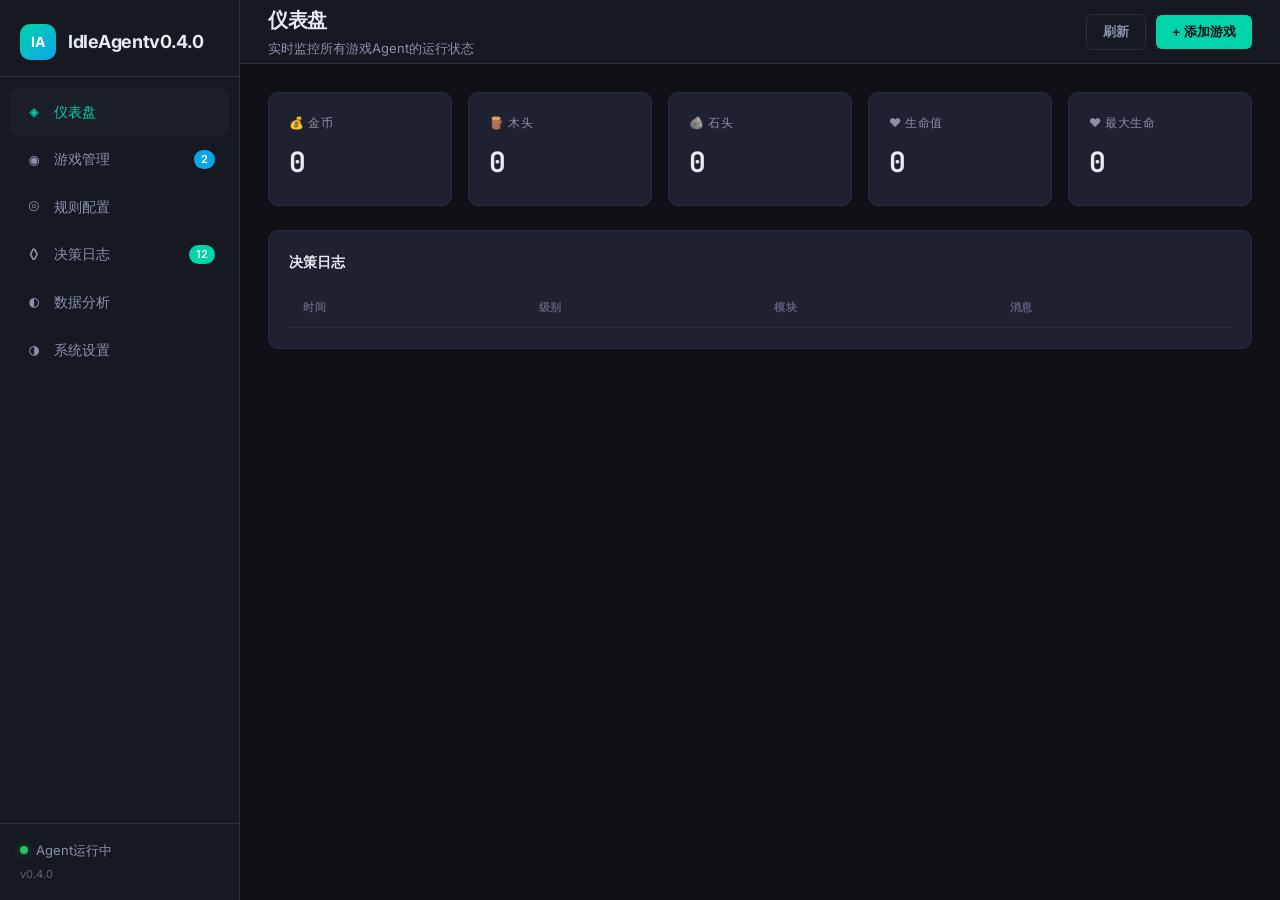
==== dashboard/index.html @ d6bed796 "feat: 完成真实适配器接入、LLM 决策与 SQLite 持久化 - 对齐适配器与 core/state.py 数据模型，修复 EventType/ActionType 缺失导致的导入错误 - 新" ====
<!DOCTYPE html>
<html lang="zh-CN">
<head>
<meta charset="UTF-8">
<meta name="viewport" content="width=device-width, initial-scale=1">
<title>IdleAgent v0.4.0 - 通用挂机游戏Agent控制台</title>
<link rel="stylesheet" href="css/style.css">
<link rel="preconnect" href="https://fonts.googleapis.com">
<link href="https://fonts.googleapis.com/css2?family=Inter:wght@300;400;500;600;700&family=JetBrains+Mono:wght@400;500&display=swap" rel="stylesheet">
</head>
<body>
<div id="app">
  <aside class="sidebar">
    <div class="sidebar-header">
      <div class="logo-icon">IA</div>
      <div class="logo-text">IdleAgent<span class="version-badge">v0.4.0</span></div>
    </div>
    <nav class="sidebar-nav">
      <a href="#" class="nav-item active" data-page="dashboard"><span class="nav-icon">&#9672;</span><span class="nav-label">仪表盘</span></a>
      <a href="#" class="nav-item" data-page="games"><span class="nav-icon">&#9673;</span><span class="nav-label">游戏管理</span><span class="badge">2</span></a>
      <a href="#" class="nav-item" data-page="rules"><span class="nav-icon">&#9678;</span><span class="nav-label">规则配置</span></a>
      <a href="#" class="nav-item" data-page="logs"><span class="nav-icon">&#9674;</span><span class="nav-label">决策日志</span><span class="badge new">12</span></a>
      <a href="#" class="nav-item" data-page="analytics"><span class="nav-icon">&#9680;</span><span class="nav-label">数据分析</span></a>
      <a href="#" class="nav-item" data-page="settings"><span class="nav-icon">&#9681;</span><span class="nav-label">系统设置</span></a>
    </nav>
    <div class="sidebar-footer">
      <div class="agent-status"><div class="status-dot running"></div><span>Agent运行中</span></div>
      <div class="version">v0.4.0</div>
    </div>
  </aside>
  <main class="main-content">
    <header class="topbar">
      <div class="topbar-left">
        <h1 class="page-title">仪表盘</h1>
        <p class="page-subtitle">实时监控所有游戏Agent的运行状态</p>
      </div>
      <div class="topbar-right">
        <button class="btn btn-ghost" id="refreshBtn">刷新</button>
        <button class="btn btn-primary" id="addGameBtn">+ 添加游戏</button>
      </div>
    </header>
    <div class="content-area" id="contentArea"></div>
  </main>
</div>
<div class="modal" id="addGameModal">
  <div class="modal-backdrop"></div>
  <div class="modal-content">
    <div class="modal-header"><h3>添加新游戏</h3><button class="modal-close">&times;</button></div>
    <div class="modal-body">
      <div class="form-group"><label>游戏名称</label><input type="text" class="form-input" placeholder="例如: Melvor Idle"></div>
      <div class="form-group"><label>游戏URL</label><input type="text" class="form-input" placeholder="https://melvoridle.com"></div>
      <div class="form-group"><label>适配器类型</label>
        <select class="form-select">
          <option value="melvor">Melvor Idle (内置)</option>
          <option value="clicker">Clicker Heroes (社区)</option>
          <option value="ngu">NGU Idle (社区)</option>
          <option value="custom">自定义适配器</option>
        </select>
      </div>
      <div class="form-group"><label>运行模式</label>
        <div class="radio-group">
          <label class="radio-label"><input type="radio" name="mode" value="auto" checked>全自动</label>
          <label class="radio-label"><input type="radio" name="mode" value="semi">半自动</label>
          <label class="radio-label"><input type="radio" name="mode" value="manual">手动</label>
        </div>
      </div>
    </div>
    <div class="modal-footer">
      <button class="btn btn-ghost" id="cancelAddGame">取消</button>
      <button class="btn btn-primary" id="confirmAddGame">确认添加</button>
    </div>
  </div>
</div>
<script src="js/app.js"></script>
</body>
</html>
---- dashboard/css/style.css ----
﻿/* IdleAgent Dashboard Styles v0.4.0 */
:root{
--bg-primary:#0f1117;
--bg-secondary:#161922;
--bg-tertiary:#1c1f2a;
--bg-card:#1e2130;
--border-color:#2a2e3f;
--text-primary:#e8eaf0;
--text-secondary:#8b92a8;
--text-muted:#5a6078;
--accent-primary:#00d4aa;
--accent-secondary:#0ea5e9;
--accent-danger:#ef4444;
--accent-warning:#f59e0b;
--accent-success:#22c55e;
--font-sans:'Inter',-apple-system,BlinkMacSystemFont,sans-serif;
--font-mono:'JetBrains Mono',monospace;
--radius-sm:6px;
--radius-md:10px;
--radius-lg:14px;
--shadow-sm:0 1px 2px rgba(0,0,0,.3);
--shadow-md:0 4px 12px rgba(0,0,0,.4);
--shadow-lg:0 8px 32px rgba(0,0,0,.5);
--transition:all .2s cubic-bezier(.4,0,.2,1)}
*{
margin:0;
padding:0;
box-sizing:border-box}
html{
font-size:15px}
body{
font-family:var(--font-sans);
background:var(--bg-primary);
color:var(--text-primary);
line-height:1.6;
min-height:100vh;
overflow-x:hidden}
#app{
display:flex;
min-height:100vh}
.sidebar{
width:240px;
background:var(--bg-secondary);
border-right:1px solid var(--border-color);
display:flex;
flex-direction:column;
position:fixed;
height:100vh;
z-index:100;
transition:var(--transition)}
.sidebar-header{
padding:24px 20px 16px;
display:flex;
align-items:center;
gap:12px;
border-bottom:1px solid var(--border-color)}
.logo-icon{
width:36px;
height:36px;
background:linear-gradient(135deg,var(--accent-primary),var(--accent-secondary));
border-radius:var(--radius-md);
display:flex;
align-items:center;
justify-content:center;
font-weight:700;
font-size:14px;
color:#fff;
letter-spacing:.5px}
.logo-text{
font-size:18px;
font-weight:700;
letter-spacing:-.3px}
.sidebar-nav{
flex:1;
padding:12px 10px;
display:flex;
flex-direction:column;
gap:2px}
.nav-item{
display:flex;
align-items:center;
gap:10px;
padding:10px 14px;
border-radius:var(--radius-sm);
color:var(--text-secondary);
text-decoration:none;
font-size:14px;
font-weight:500;
transition:var(--transition);
position:relative}
.nav-item:hover{
background:var(--bg-tertiary);
color:var(--text-primary)}
.nav-item.active{
background:var(--bg-tertiary);
color:var(--accent-primary)}
.nav-icon{
font-size:16px;
width:20px;
text-align:center;
font-family:var(--font-mono)}
.nav-label{
flex:1}
.badge{
background:var(--accent-secondary);
color:#fff;
font-size:11px;
padding:1px 7px;
border-radius:20px;
font-weight:600}
.badge.new{
background:var(--accent-primary)}
.sidebar-footer{
padding:16px 20px;
border-top:1px solid var(--border-color)}
.agent-status{
display:flex;
align-items:center;
gap:8px;
font-size:13px;
color:var(--text-secondary);
margin-bottom:6px}
.status-dot{
width:8px;
height:8px;
border-radius:50%;
background:var(--text-muted)}
.status-dot.running{
background:var(--accent-success);
box-shadow:0 0 8px rgba(34,197,94,.4);
animation:pulse 2s infinite}
.status-dot.paused{
background:var(--accent-warning)}
.status-dot.error{
background:var(--accent-danger);
animation:pulse 1s infinite}

@keyframes pulse{
0%,100%{
opacity:1}
50%{
opacity:.5}
}
.version{
font-size:11px;
color:var(--text-muted)}
.main-content{
flex:1;
margin-left:240px;
min-height:100vh;
display:flex;
flex-direction:column}
.topbar{
height:64px;
background:var(--bg-secondary);
border-bottom:1px solid var(--border-color);
display:flex;
align-items:center;
justify-content:space-between;
padding:0 28px;
position:sticky;
top:0;
z-index:50}
.topbar-left{
display:flex;
flex-direction:column;
gap:2px}
.page-title{
font-size:20px;
font-weight:700;
letter-spacing:-.3px}
.page-subtitle{
font-size:13px;
color:var(--text-secondary)}
.topbar-right{
display:flex;
gap:10px;
align-items:center}
.btn{
padding:8px 16px;
border-radius:var(--radius-sm);
font-size:13px;
font-weight:600;
font-family:var(--font-sans);
cursor:pointer;
border:none;
transition:var(--transition);
display:inline-flex;
align-items:center;
gap:6px}
.btn-primary{
background:var(--accent-primary);
color:#0f1117}
.btn-primary:hover{
background:#00e8bc;
transform:translateY(-1px);
box-shadow:0 4px 12px rgba(0,212,170,.25)}
.btn-ghost{
background:transparent;
color:var(--text-secondary);
border:1px solid var(--border-color)}
.btn-ghost:hover{
background:var(--bg-tertiary);
color:var(--text-primary)}
.btn-danger{
background:var(--accent-danger);
color:#fff}
.btn-sm{
padding:6px 12px;
font-size:12px}
.content-area{
flex:1;
padding:28px;
overflow-y:auto}
.dashboard-grid{
display:grid;
grid-template-columns:repeat(4,1fr);
gap:16px;
margin-bottom:24px}
.dashboard-stats{
display:grid;
grid-template-columns:repeat(5,1fr);
gap:16px;
margin-bottom:24px}
.stat-card{
background:var(--bg-card);
border:1px solid var(--border-color);
border-radius:var(--radius-md);
padding:20px;
transition:var(--transition)}
.stat-card:hover{
border-color:#3a3f55;
transform:translateY(-2px);
box-shadow:var(--shadow-md)}
.stat-label{
font-size:12px;
color:var(--text-secondary);
text-transform:uppercase;
letter-spacing:.5px;
margin-bottom:8px}
.stat-value{
font-size:28px;
font-weight:700;
font-family:var(--font-mono);
letter-spacing:-1px}
.stat-value.success{
color:var(--accent-success)}
.stat-value.primary{
color:var(--accent-primary)}
.stat-value.warning{
color:var(--accent-warning)}
.stat-change{
font-size:12px;
color:var(--text-muted);
margin-top:4px}
.logs-section{
background:var(--bg-card);
border:1px solid var(--border-color);
border-radius:var(--radius-md);
padding:20px}
.logs-section h3{
font-size:14px;
font-weight:600;
margin-bottom:16px}
.logs-section table{
width:100%;
border-collapse:collapse}
.logs-section th{
text-align:left;
padding:10px 14px;
font-size:11px;
color:var(--text-muted);
text-transform:uppercase;
letter-spacing:.5px;
font-weight:600;
border-bottom:1px solid var(--border-color)}
.logs-section td{
padding:12px 14px;
font-size:13px;
border-bottom:1px solid var(--border-color);
color:var(--text-secondary)}
.logs-section tr:hover td{
background:var(--bg-tertiary);
color:var(--text-primary)}
.log-level{
display:inline-block;
padding:2px 8px;
border-radius:4px;
font-size:11px;
font-weight:600}
.log-level.info{
background:rgba(14,165,233,.15);
color:var(--accent-secondary)}
.log-level.decision{
background:rgba(0,212,170,.15);
color:var(--accent-primary)}
.log-level.action{
background:rgba(0,212,170,.15);
color:var(--accent-primary)}
.log-level.warning{
background:rgba(245,158,11,.15);
color:var(--accent-warning)}
.log-level.error{
background:rgba(239,68,68,.15);
color:var(--accent-danger)}
.log-level.critical{
background:rgba(239,68,68,.2);
color:var(--accent-danger)}
.modal{
position:fixed;
inset:0;
z-index:200;
display:none;
align-items:center;
justify-content:center}
.modal.show{
display:flex}
.modal-backdrop{
position:absolute;
inset:0;
background:rgba(0,0,0,.6);
backdrop-filter:blur(4px)}
.modal-content{
position:relative;
background:var(--bg-card);
border:1px solid var(--border-color);
border-radius:var(--radius-lg);
width:480px;
max-width:90vw;
max-height:90vh;
overflow:hidden;
box-shadow:var(--shadow-lg);
animation:modalIn .2s ease-out}

@keyframes modalIn{
from{
opacity:0;
transform:scale(.95)}
to{
opacity:1;
transform:scale(1)}
}
.modal-header{
padding:20px 24px;
border-bottom:1px solid var(--border-color);
display:flex;
align-items:center;
justify-content:space-between}
.modal-header h3{
font-size:16px;
font-weight:600}
.modal-close{
background:none;
border:none;
color:var(--text-muted);
font-size:24px;
cursor:pointer;
line-height:1;
padding:0;
width:32px;
height:32px;
display:flex;
align-items:center;
justify-content:center;
border-radius:var(--radius-sm);
transition:var(--transition)}
.modal-close:hover{
background:var(--bg-tertiary);
color:var(--text-primary)}
.modal-body{
padding:20px 24px;
display:flex;
flex-direction:column;
gap:16px;
max-height:60vh;
overflow-y:auto}
.modal-footer{
padding:16px 24px;
border-top:1px solid var(--border-color);
display:flex;
justify-content:flex-end;
gap:10px}
.form-group{
display:flex;
flex-direction:column;
gap:6px}
.form-group label{
font-size:13px;
font-weight:500;
color:var(--text-secondary)}
.form-input,.form-select{
padding:10px 14px;
background:var(--bg-tertiary);
border:1px solid var(--border-color);
border-radius:var(--radius-sm);
color:var(--text-primary);
font-size:14px;
font-family:var(--font-sans);
outline:none;
transition:var(--transition)}
.form-input:focus,.form-select:focus{
border-color:var(--accent-primary)}
.form-input::placeholder{
color:var(--text-muted)}
.radio-group{
display:flex;
gap:16px;
margin-top:4px}
.radio-label{
display:flex;
align-items:center;
gap:6px;
font-size:13px;
color:var(--text-secondary);
cursor:pointer}
.radio-label input[type=radio]{
accent-color:var(--accent-primary)}
.placeholder{
text-align:center;
padding:80px 20px;
color:var(--text-muted)}
.placeholder h2{
font-size:20px;
color:var(--text-secondary);
margin-bottom:12px}
.placeholder p{
font-size:14px}
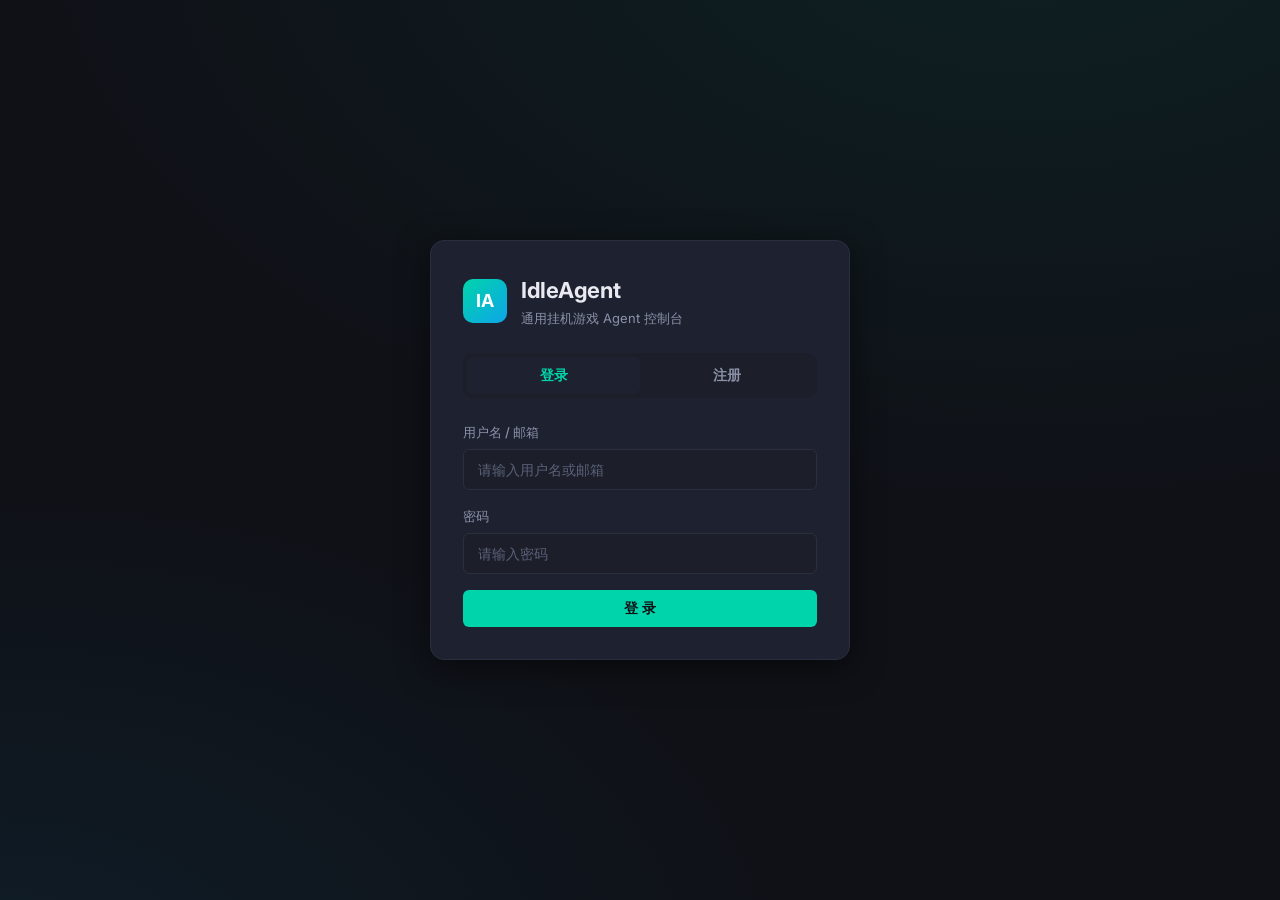
==== commit b28fbb82: "feat: 新增用户注册/登录与用户信息存储 - 新增 core/auth.py：PBKDF2 密码哈希 + HMAC 签名 token + SQLite 用户存储（无第三方依赖） - 新增 api/" ====
--- a/dashboard/index.html
+++ b/dashboard/index.html
@@ -3,74 +3,108 @@
 <head>
 <meta charset="UTF-8">
 <meta name="viewport" content="width=device-width, initial-scale=1">
-<title>IdleAgent v0.4.0 - 通用挂机游戏Agent控制台</title>
+<title>IdleAgent v0.5.0 - 通用挂机游戏Agent控制台</title>
 <link rel="stylesheet" href="css/style.css">
 <link rel="preconnect" href="https://fonts.googleapis.com">
 <link href="https://fonts.googleapis.com/css2?family=Inter:wght@300;400;500;600;700&family=JetBrains+Mono:wght@400;500&display=swap" rel="stylesheet">
 </head>
 <body>
-<div id="app">
+
+<!-- ==================== 认证视图 ==================== -->
+<div id="authView" class="auth-screen">
+  <div class="auth-card">
+    <div class="auth-brand">
+      <div class="logo-icon">IA</div>
+      <div>
+        <div class="auth-title">IdleAgent</div>
+        <div class="auth-subtitle">通用挂机游戏 Agent 控制台</div>
+      </div>
+    </div>
+
+    <div class="auth-tabs">
+      <button class="auth-tab active" data-tab="login">登录</button>
+      <button class="auth-tab" data-tab="register">注册</button>
+    </div>
+
+    <!-- 登录表单 -->
+    <form id="loginForm" class="auth-form">
+      <div class="form-group">
+        <label>用户名 / 邮箱</label>
+        <input type="text" class="form-input" id="loginAccount" placeholder="请输入用户名或邮箱" autocomplete="username">
+      </div>
+      <div class="form-group">
+        <label>密码</label>
+        <input type="password" class="form-input" id="loginPassword" placeholder="请输入密码" autocomplete="current-password">
+      </div>
+      <button type="submit" class="btn btn-primary btn-block" id="loginBtn">登 录</button>
+    </form>
+
+    <!-- 注册表单 -->
+    <form id="registerForm" class="auth-form hidden">
+      <div class="form-group">
+        <label>用户名 <span class="required">*</span></label>
+        <input type="text" class="form-input" id="regUsername" placeholder="2-32 个字符" autocomplete="username">
+      </div>
+      <div class="form-group">
+        <label>邮箱</label>
+        <input type="email" class="form-input" id="regEmail" placeholder="可选" autocomplete="email">
+      </div>
+      <div class="form-group">
+        <label>昵称</label>
+        <input type="text" class="form-input" id="regDisplayName" placeholder="可选，默认同用户名">
+      </div>
+      <div class="form-group">
+        <label>密码 <span class="required">*</span></label>
+        <input type="password" class="form-input" id="regPassword" placeholder="至少 6 位" autocomplete="new-password">
+      </div>
+      <div class="form-group">
+        <label>确认密码 <span class="required">*</span></label>
+        <input type="password" class="form-input" id="regPassword2" placeholder="再次输入密码" autocomplete="new-password">
+      </div>
+      <button type="submit" class="btn btn-primary btn-block" id="registerBtn">注 册</button>
+    </form>
+
+    <div id="authError" class="auth-error hidden"></div>
+  </div>
+</div>
+
+<!-- ==================== 应用视图 ==================== -->
+<div id="appView" class="app hidden">
   <aside class="sidebar">
     <div class="sidebar-header">
       <div class="logo-icon">IA</div>
-      <div class="logo-text">IdleAgent<span class="version-badge">v0.4.0</span></div>
+      <div class="logo-text">IdleAgent<span class="version-badge">v0.5.0</span></div>
     </div>
     <nav class="sidebar-nav">
       <a href="#" class="nav-item active" data-page="dashboard"><span class="nav-icon">&#9672;</span><span class="nav-label">仪表盘</span></a>
-      <a href="#" class="nav-item" data-page="games"><span class="nav-icon">&#9673;</span><span class="nav-label">游戏管理</span><span class="badge">2</span></a>
-      <a href="#" class="nav-item" data-page="rules"><span class="nav-icon">&#9678;</span><span class="nav-label">规则配置</span></a>
-      <a href="#" class="nav-item" data-page="logs"><span class="nav-icon">&#9674;</span><span class="nav-label">决策日志</span><span class="badge new">12</span></a>
-      <a href="#" class="nav-item" data-page="analytics"><span class="nav-icon">&#9680;</span><span class="nav-label">数据分析</span></a>
-      <a href="#" class="nav-item" data-page="settings"><span class="nav-icon">&#9681;</span><span class="nav-label">系统设置</span></a>
+      <a href="#" class="nav-item" data-page="profile"><span class="nav-icon">&#9733;</span><span class="nav-label">个人资料</span></a>
     </nav>
     <div class="sidebar-footer">
-      <div class="agent-status"><div class="status-dot running"></div><span>Agent运行中</span></div>
-      <div class="version">v0.4.0</div>
+      <div class="user-chip" id="sidebarUser">
+        <div class="avatar" id="sidebarAvatar">?</div>
+        <div class="user-chip-info">
+          <div class="user-chip-name" id="sidebarName">...</div>
+          <div class="user-chip-mail" id="sidebarMail"></div>
+        </div>
+      </div>
+      <button class="btn btn-ghost btn-block" id="logoutBtn">退出登录</button>
     </div>
   </aside>
+
   <main class="main-content">
     <header class="topbar">
       <div class="topbar-left">
-        <h1 class="page-title">仪表盘</h1>
-        <p class="page-subtitle">实时监控所有游戏Agent的运行状态</p>
+        <h1 class="page-title" id="pageTitle">仪表盘</h1>
+        <p class="page-subtitle" id="pageSubtitle">实时监控游戏 Agent 运行状态</p>
       </div>
       <div class="topbar-right">
         <button class="btn btn-ghost" id="refreshBtn">刷新</button>
-        <button class="btn btn-primary" id="addGameBtn">+ 添加游戏</button>
       </div>
     </header>
     <div class="content-area" id="contentArea"></div>
   </main>
 </div>
-<div class="modal" id="addGameModal">
-  <div class="modal-backdrop"></div>
-  <div class="modal-content">
-    <div class="modal-header"><h3>添加新游戏</h3><button class="modal-close">&times;</button></div>
-    <div class="modal-body">
-      <div class="form-group"><label>游戏名称</label><input type="text" class="form-input" placeholder="例如: Melvor Idle"></div>
-      <div class="form-group"><label>游戏URL</label><input type="text" class="form-input" placeholder="https://melvoridle.com"></div>
-      <div class="form-group"><label>适配器类型</label>
-        <select class="form-select">
-          <option value="melvor">Melvor Idle (内置)</option>
-          <option value="clicker">Clicker Heroes (社区)</option>
-          <option value="ngu">NGU Idle (社区)</option>
-          <option value="custom">自定义适配器</option>
-        </select>
-      </div>
-      <div class="form-group"><label>运行模式</label>
-        <div class="radio-group">
-          <label class="radio-label"><input type="radio" name="mode" value="auto" checked>全自动</label>
-          <label class="radio-label"><input type="radio" name="mode" value="semi">半自动</label>
-          <label class="radio-label"><input type="radio" name="mode" value="manual">手动</label>
-        </div>
-      </div>
-    </div>
-    <div class="modal-footer">
-      <button class="btn btn-ghost" id="cancelAddGame">取消</button>
-      <button class="btn btn-primary" id="confirmAddGame">确认添加</button>
-    </div>
-  </div>
-</div>
+
 <script src="js/app.js"></script>
 </body>
 </html>
--- a/dashboard/css/style.css
+++ b/dashboard/css/style.css
@@ -1,4 +1,4 @@
-﻿/* IdleAgent Dashboard Styles v0.4.0 */
+/* IdleAgent Dashboard Styles v0.5.0 */
 :root{
 --bg-primary:#0f1117;
 --bg-secondary:#161922;
@@ -22,12 +22,8 @@
 --shadow-md:0 4px 12px rgba(0,0,0,.4);
 --shadow-lg:0 8px 32px rgba(0,0,0,.5);
 --transition:all .2s cubic-bezier(.4,0,.2,1)}
-*{
-margin:0;
-padding:0;
-box-sizing:border-box}
-html{
-font-size:15px}
+*{margin:0;padding:0;box-sizing:border-box}
+html{font-size:15px}
 body{
 font-family:var(--font-sans);
 background:var(--bg-primary);
@@ -35,151 +31,13 @@
 line-height:1.6;
 min-height:100vh;
 overflow-x:hidden}
-#app{
-display:flex;
-min-height:100vh}
-.sidebar{
-width:240px;
-background:var(--bg-secondary);
-border-right:1px solid var(--border-color);
-display:flex;
-flex-direction:column;
-position:fixed;
-height:100vh;
-z-index:100;
-transition:var(--transition)}
-.sidebar-header{
-padding:24px 20px 16px;
-display:flex;
-align-items:center;
-gap:12px;
-border-bottom:1px solid var(--border-color)}
-.logo-icon{
-width:36px;
-height:36px;
-background:linear-gradient(135deg,var(--accent-primary),var(--accent-secondary));
-border-radius:var(--radius-md);
-display:flex;
-align-items:center;
-justify-content:center;
-font-weight:700;
+.hidden{display:none!important}
+
+/* ============ 通用 ============ */
+.btn{
+padding:9px 18px;
+border-radius:var(--radius-sm);
 font-size:14px;
-color:#fff;
-letter-spacing:.5px}
-.logo-text{
-font-size:18px;
-font-weight:700;
-letter-spacing:-.3px}
-.sidebar-nav{
-flex:1;
-padding:12px 10px;
-display:flex;
-flex-direction:column;
-gap:2px}
-.nav-item{
-display:flex;
-align-items:center;
-gap:10px;
-padding:10px 14px;
-border-radius:var(--radius-sm);
-color:var(--text-secondary);
-text-decoration:none;
-font-size:14px;
-font-weight:500;
-transition:var(--transition);
-position:relative}
-.nav-item:hover{
-background:var(--bg-tertiary);
-color:var(--text-primary)}
-.nav-item.active{
-background:var(--bg-tertiary);
-color:var(--accent-primary)}
-.nav-icon{
-font-size:16px;
-width:20px;
-text-align:center;
-font-family:var(--font-mono)}
-.nav-label{
-flex:1}
-.badge{
-background:var(--accent-secondary);
-color:#fff;
-font-size:11px;
-padding:1px 7px;
-border-radius:20px;
-font-weight:600}
-.badge.new{
-background:var(--accent-primary)}
-.sidebar-footer{
-padding:16px 20px;
-border-top:1px solid var(--border-color)}
-.agent-status{
-display:flex;
-align-items:center;
-gap:8px;
-font-size:13px;
-color:var(--text-secondary);
-margin-bottom:6px}
-.status-dot{
-width:8px;
-height:8px;
-border-radius:50%;
-background:var(--text-muted)}
-.status-dot.running{
-background:var(--accent-success);
-box-shadow:0 0 8px rgba(34,197,94,.4);
-animation:pulse 2s infinite}
-.status-dot.paused{
-background:var(--accent-warning)}
-.status-dot.error{
-background:var(--accent-danger);
-animation:pulse 1s infinite}
-
-@keyframes pulse{
-0%,100%{
-opacity:1}
-50%{
-opacity:.5}
-}
-.version{
-font-size:11px;
-color:var(--text-muted)}
-.main-content{
-flex:1;
-margin-left:240px;
-min-height:100vh;
-display:flex;
-flex-direction:column}
-.topbar{
-height:64px;
-background:var(--bg-secondary);
-border-bottom:1px solid var(--border-color);
-display:flex;
-align-items:center;
-justify-content:space-between;
-padding:0 28px;
-position:sticky;
-top:0;
-z-index:50}
-.topbar-left{
-display:flex;
-flex-direction:column;
-gap:2px}
-.page-title{
-font-size:20px;
-font-weight:700;
-letter-spacing:-.3px}
-.page-subtitle{
-font-size:13px;
-color:var(--text-secondary)}
-.topbar-right{
-display:flex;
-gap:10px;
-align-items:center}
-.btn{
-padding:8px 16px;
-border-radius:var(--radius-sm);
-font-size:13px;
 font-weight:600;
 font-family:var(--font-sans);
 cursor:pointer;
@@ -187,209 +45,20 @@
 transition:var(--transition);
 display:inline-flex;
 align-items:center;
+justify-content:center;
 gap:6px}
-.btn-primary{
-background:var(--accent-primary);
-color:#0f1117}
-.btn-primary:hover{
-background:#00e8bc;
-transform:translateY(-1px);
-box-shadow:0 4px 12px rgba(0,212,170,.25)}
-.btn-ghost{
-background:transparent;
-color:var(--text-secondary);
-border:1px solid var(--border-color)}
-.btn-ghost:hover{
-background:var(--bg-tertiary);
-color:var(--text-primary)}
-.btn-danger{
-background:var(--accent-danger);
-color:#fff}
-.btn-sm{
-padding:6px 12px;
-font-size:12px}
-.content-area{
-flex:1;
-padding:28px;
-overflow-y:auto}
-.dashboard-grid{
-display:grid;
-grid-template-columns:repeat(4,1fr);
-gap:16px;
-margin-bottom:24px}
-.dashboard-stats{
-display:grid;
-grid-template-columns:repeat(5,1fr);
-gap:16px;
-margin-bottom:24px}
-.stat-card{
-background:var(--bg-card);
-border:1px solid var(--border-color);
-border-radius:var(--radius-md);
-padding:20px;
-transition:var(--transition)}
-.stat-card:hover{
-border-color:#3a3f55;
-transform:translateY(-2px);
-box-shadow:var(--shadow-md)}
-.stat-label{
-font-size:12px;
-color:var(--text-secondary);
-text-transform:uppercase;
-letter-spacing:.5px;
-margin-bottom:8px}
-.stat-value{
-font-size:28px;
-font-weight:700;
-font-family:var(--font-mono);
-letter-spacing:-1px}
-.stat-value.success{
-color:var(--accent-success)}
-.stat-value.primary{
-color:var(--accent-primary)}
-.stat-value.warning{
-color:var(--accent-warning)}
-.stat-change{
-font-size:12px;
-color:var(--text-muted);
-margin-top:4px}
-.logs-section{
-background:var(--bg-card);
-border:1px solid var(--border-color);
-border-radius:var(--radius-md);
-padding:20px}
-.logs-section h3{
-font-size:14px;
-font-weight:600;
-margin-bottom:16px}
-.logs-section table{
-width:100%;
-border-collapse:collapse}
-.logs-section th{
-text-align:left;
-padding:10px 14px;
-font-size:11px;
-color:var(--text-muted);
-text-transform:uppercase;
-letter-spacing:.5px;
-font-weight:600;
-border-bottom:1px solid var(--border-color)}
-.logs-section td{
-padding:12px 14px;
-font-size:13px;
-border-bottom:1px solid var(--border-color);
-color:var(--text-secondary)}
-.logs-section tr:hover td{
-background:var(--bg-tertiary);
-color:var(--text-primary)}
-.log-level{
-display:inline-block;
-padding:2px 8px;
-border-radius:4px;
-font-size:11px;
-font-weight:600}
-.log-level.info{
-background:rgba(14,165,233,.15);
-color:var(--accent-secondary)}
-.log-level.decision{
-background:rgba(0,212,170,.15);
-color:var(--accent-primary)}
-.log-level.action{
-background:rgba(0,212,170,.15);
-color:var(--accent-primary)}
-.log-level.warning{
-background:rgba(245,158,11,.15);
-color:var(--accent-warning)}
-.log-level.error{
-background:rgba(239,68,68,.15);
-color:var(--accent-danger)}
-.log-level.critical{
-background:rgba(239,68,68,.2);
-color:var(--accent-danger)}
-.modal{
-position:fixed;
-inset:0;
-z-index:200;
-display:none;
-align-items:center;
-justify-content:center}
-.modal.show{
-display:flex}
-.modal-backdrop{
-position:absolute;
-inset:0;
-background:rgba(0,0,0,.6);
-backdrop-filter:blur(4px)}
-.modal-content{
-position:relative;
-background:var(--bg-card);
-border:1px solid var(--border-color);
-border-radius:var(--radius-lg);
-width:480px;
-max-width:90vw;
-max-height:90vh;
-overflow:hidden;
-box-shadow:var(--shadow-lg);
-animation:modalIn .2s ease-out}
-
-@keyframes modalIn{
-from{
-opacity:0;
-transform:scale(.95)}
-to{
-opacity:1;
-transform:scale(1)}
-}
-.modal-header{
-padding:20px 24px;
-border-bottom:1px solid var(--border-color);
-display:flex;
-align-items:center;
-justify-content:space-between}
-.modal-header h3{
-font-size:16px;
-font-weight:600}
-.modal-close{
-background:none;
-border:none;
-color:var(--text-muted);
-font-size:24px;
-cursor:pointer;
-line-height:1;
-padding:0;
-width:32px;
-height:32px;
-display:flex;
-align-items:center;
-justify-content:center;
-border-radius:var(--radius-sm);
-transition:var(--transition)}
-.modal-close:hover{
-background:var(--bg-tertiary);
-color:var(--text-primary)}
-.modal-body{
-padding:20px 24px;
-display:flex;
-flex-direction:column;
-gap:16px;
-max-height:60vh;
-overflow-y:auto}
-.modal-footer{
-padding:16px 24px;
-border-top:1px solid var(--border-color);
-display:flex;
-justify-content:flex-end;
-gap:10px}
-.form-group{
-display:flex;
-flex-direction:column;
-gap:6px}
-.form-group label{
-font-size:13px;
-font-weight:500;
-color:var(--text-secondary)}
-.form-input,.form-select{
-padding:10px 14px;
+.btn:disabled{opacity:.6;cursor:not-allowed}
+.btn-block{width:100%}
+.btn-primary{background:var(--accent-primary);color:#0f1117}
+.btn-primary:hover{background:#00e8bc;transform:translateY(-1px);box-shadow:0 4px 12px rgba(0,212,170,.25)}
+.btn-ghost{background:transparent;color:var(--text-secondary);border:1px solid var(--border-color)}
+.btn-ghost:hover{background:var(--bg-tertiary);color:var(--text-primary)}
+
+.form-group{display:flex;flex-direction:column;gap:6px;margin-bottom:16px}
+.form-group label{font-size:13px;font-weight:500;color:var(--text-secondary)}
+.required{color:var(--accent-danger)}
+.form-input{
+padding:11px 14px;
 background:var(--bg-tertiary);
 border:1px solid var(--border-color);
 border-radius:var(--radius-sm);
@@ -397,31 +66,193 @@
 font-size:14px;
 font-family:var(--font-sans);
 outline:none;
-transition:var(--transition)}
-.form-input:focus,.form-select:focus{
-border-color:var(--accent-primary)}
-.form-input::placeholder{
-color:var(--text-muted)}
-.radio-group{
-display:flex;
-gap:16px;
-margin-top:4px}
-.radio-label{
+transition:var(--transition);
+width:100%}
+.form-input:focus{border-color:var(--accent-primary)}
+.form-input::placeholder{color:var(--text-muted)}
+textarea.form-input{resize:vertical;min-height:80px}
+
+/* ============ 认证页 ============ */
+.auth-screen{
+min-height:100vh;
 display:flex;
 align-items:center;
-gap:6px;
+justify-content:center;
+padding:24px;
+background:
+  radial-gradient(1000px 600px at 80% -10%, rgba(0,212,170,.08), transparent),
+  radial-gradient(800px 500px at 0% 110%, rgba(14,165,233,.08), transparent),
+  var(--bg-primary)}
+.auth-card{
+width:420px;
+max-width:100%;
+background:var(--bg-card);
+border:1px solid var(--border-color);
+border-radius:var(--radius-lg);
+padding:32px;
+box-shadow:var(--shadow-lg)}
+.auth-brand{display:flex;align-items:center;gap:14px;margin-bottom:24px}
+.logo-icon{
+width:44px;height:44px;
+background:linear-gradient(135deg,var(--accent-primary),var(--accent-secondary));
+border-radius:var(--radius-md);
+display:flex;align-items:center;justify-content:center;
+font-weight:700;font-size:18px;color:#fff;letter-spacing:.5px;
+flex-shrink:0}
+.auth-title{font-size:22px;font-weight:700;letter-spacing:-.3px}
+.auth-subtitle{font-size:13px;color:var(--text-secondary)}
+.auth-tabs{
+display:flex;
+background:var(--bg-tertiary);
+border-radius:var(--radius-md);
+padding:4px;
+margin-bottom:24px}
+.auth-tab{
+flex:1;
+padding:9px;
+border:none;
+background:transparent;
+color:var(--text-secondary);
+font-size:14px;
+font-weight:600;
+border-radius:var(--radius-sm);
+cursor:pointer;
+transition:var(--transition);
+font-family:var(--font-sans)}
+.auth-tab.active{background:var(--bg-card);color:var(--accent-primary)}
+.auth-form{display:flex;flex-direction:column}
+.auth-error{
+background:rgba(239,68,68,.12);
+color:var(--accent-danger);
+border:1px solid rgba(239,68,68,.3);
+border-radius:var(--radius-sm);
+padding:10px 14px;
 font-size:13px;
-color:var(--text-secondary);
-cursor:pointer}
-.radio-label input[type=radio]{
-accent-color:var(--accent-primary)}
-.placeholder{
-text-align:center;
-padding:80px 20px;
-color:var(--text-muted)}
-.placeholder h2{
-font-size:20px;
-color:var(--text-secondary);
-margin-bottom:12px}
-.placeholder p{
-font-size:14px}
+margin-top:16px}
+
+/* ============ 应用布局 ============ */
+.app{display:flex;min-height:100vh}
+.sidebar{
+width:240px;
+background:var(--bg-secondary);
+border-right:1px solid var(--border-color);
+display:flex;
+flex-direction:column;
+position:fixed;
+height:100vh;
+z-index:100}
+.sidebar-header{
+padding:22px 20px 16px;
+display:flex;
+align-items:center;
+gap:12px;
+border-bottom:1px solid var(--border-color)}
+.sidebar-header .logo-icon{width:34px;height:34px;font-size:14px}
+.logo-text{font-size:18px;font-weight:700;letter-spacing:-.3px}
+.version-badge{
+font-size:11px;color:var(--accent-primary);font-weight:600;margin-left:6px}
+.sidebar-nav{flex:1;padding:12px 10px;display:flex;flex-direction:column;gap:2px}
+.nav-item{
+display:flex;align-items:center;gap:10px;
+padding:10px 14px;border-radius:var(--radius-sm);
+color:var(--text-secondary);text-decoration:none;
+font-size:14px;font-weight:500;transition:var(--transition)}
+.nav-item:hover{background:var(--bg-tertiary);color:var(--text-primary)}
+.nav-item.active{background:var(--bg-tertiary);color:var(--accent-primary)}
+.nav-icon{font-size:16px;width:20px;text-align:center;font-family:var(--font-mono)}
+.nav-label{flex:1}
+.sidebar-footer{padding:16px;border-top:1px solid var(--border-color);display:flex;flex-direction:column;gap:12px}
+.user-chip{display:flex;align-items:center;gap:10px}
+.avatar{
+width:36px;height:36px;border-radius:50%;
+background:linear-gradient(135deg,var(--accent-primary),var(--accent-secondary));
+display:flex;align-items:center;justify-content:center;
+font-weight:700;color:#fff;font-size:15px;flex-shrink:0}
+.user-chip-info{flex:1;min-width:0}
+.user-chip-name{font-size:14px;font-weight:600;white-space:nowrap;overflow:hidden;text-overflow:ellipsis}
+.user-chip-mail{font-size:12px;color:var(--text-muted);white-space:nowrap;overflow:hidden;text-overflow:ellipsis}
+
+.main-content{flex:1;margin-left:240px;min-height:100vh;display:flex;flex-direction:column}
+.topbar{
+height:64px;
+background:var(--bg-secondary);
+border-bottom:1px solid var(--border-color);
+display:flex;align-items:center;justify-content:space-between;
+padding:0 28px;position:sticky;top:0;z-index:50}
+.topbar-left{display:flex;flex-direction:column;gap:2px}
+.page-title{font-size:20px;font-weight:700;letter-spacing:-.3px}
+.page-subtitle{font-size:13px;color:var(--text-secondary)}
+.topbar-right{display:flex;gap:10px;align-items:center}
+.content-area{flex:1;padding:28px;overflow-y:auto}
+
+/* ============ 仪表盘 ============ */
+.dashboard-stats{
+display:grid;grid-template-columns:repeat(5,1fr);gap:16px;margin-bottom:24px}
+.stat-card{
+background:var(--bg-card);border:1px solid var(--border-color);
+border-radius:var(--radius-md);padding:20px;transition:var(--transition)}
+.stat-card:hover{border-color:#3a3f55;transform:translateY(-2px);box-shadow:var(--shadow-md)}
+.stat-label{font-size:12px;color:var(--text-secondary);text-transform:uppercase;letter-spacing:.5px;margin-bottom:8px}
+.stat-value{font-size:28px;font-weight:700;font-family:var(--font-mono);letter-spacing:-1px}
+
+/* ============ 面板 ============ */
+.panel{background:var(--bg-card);border:1px solid var(--border-color);border-radius:var(--radius-md);overflow:hidden;margin-bottom:24px}
+.panel-header{padding:16px 20px;border-bottom:1px solid var(--border-color);display:flex;align-items:center;justify-content:space-between}
+.panel-title{font-size:14px;font-weight:600}
+.panel-hint{font-size:12px;color:var(--text-muted)}
+.panel-body{padding:16px 20px}
+
+/* ============ 日志表 ============ */
+.logs-table{width:100%;border-collapse:collapse}
+.logs-table th{
+text-align:left;padding:10px 14px;font-size:11px;color:var(--text-muted);
+text-transform:uppercase;letter-spacing:.5px;font-weight:600;border-bottom:1px solid var(--border-color)}
+.logs-table td{padding:12px 14px;font-size:13px;border-bottom:1px solid var(--border-color);color:var(--text-secondary)}
+.logs-table tr:hover td{background:var(--bg-tertiary);color:var(--text-primary)}
+.logs-table .empty{text-align:center;color:var(--text-muted);padding:32px}
+.log-level{display:inline-block;padding:2px 8px;border-radius:4px;font-size:11px;font-weight:600}
+.log-level.info{background:rgba(14,165,233,.15);color:var(--accent-secondary)}
+.log-level.decision,.log-level.action{background:rgba(0,212,170,.15);color:var(--accent-primary)}
+.log-level.warning{background:rgba(245,158,11,.15);color:var(--accent-warning)}
+.log-level.error,.log-level.critical{background:rgba(239,68,68,.15);color:var(--accent-danger)}
+
+/* ============ 个人资料 ============ */
+.profile-grid{display:grid;grid-template-columns:1fr 1.4fr;gap:16px}
+.profile-card{display:flex;align-items:center;gap:18px}
+.profile-avatar{
+width:64px;height:64px;border-radius:50%;
+background:linear-gradient(135deg,var(--accent-primary),var(--accent-secondary));
+display:flex;align-items:center;justify-content:center;
+font-size:26px;font-weight:700;color:#fff;flex-shrink:0}
+.profile-meta{flex:1;min-width:0}
+.profile-name{font-size:20px;font-weight:700;margin-bottom:6px}
+.profile-line{font-size:13px;color:var(--text-secondary);margin-bottom:3px}
+.divider{border:none;border-top:1px solid var(--border-color);margin:22px 0}
+.form-section-title{font-size:14px;font-weight:600;margin-bottom:14px}
+
+/* ============ Toast ============ */
+.toast{
+position:fixed;top:24px;right:24px;z-index:999;
+background:var(--bg-card);border:1px solid var(--border-color);
+border-left:3px solid var(--accent-primary);
+color:var(--text-primary);padding:12px 18px;border-radius:var(--radius-sm);
+box-shadow:var(--shadow-lg);font-size:14px;
+animation:toastIn .25s ease-out;max-width:360px}
+.toast-error{border-left-color:var(--accent-danger)}
+.toast-out{opacity:0;transition:opacity .4s}
+@keyframes toastIn{from{opacity:0;transform:translateY(-8px)}to{opacity:1;transform:translateY(0)}}
+
+/* ============ 响应式 ============ */
+@media(max-width:900px){
+.dashboard-stats{grid-template-columns:repeat(2,1fr)}
+.profile-grid{grid-template-columns:1fr}
+.sidebar{width:200px}
+.main-content{margin-left:200px}
+}
+@media(max-width:640px){
+.sidebar{position:static;width:100%;height:auto}
+.sidebar-nav{flex-direction:row;flex-wrap:wrap}
+.main-content{margin-left:0}
+.topbar{padding:0 16px}
+.content-area{padding:16px}
+}
